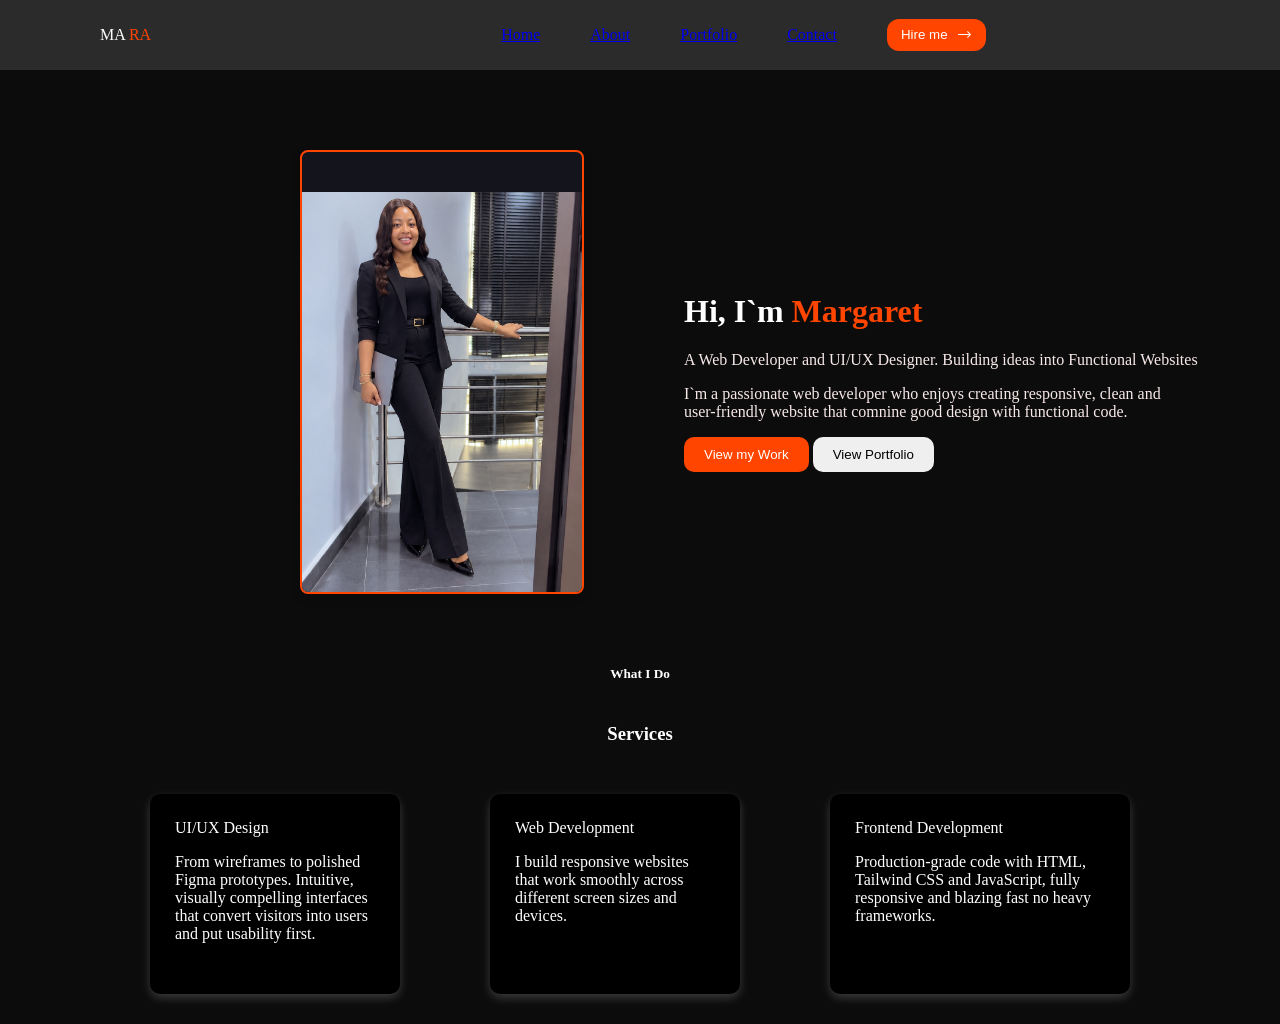
==== index.html @ f6997eaa "first commit" ====
<!DOCTYPE html>
<html lang="en">
<head>
    <meta charset="UTF-8">
    <meta name="viewport" content="width=device-width, initial-scale=1.0">
    <title>MARA Portfolio</title>
    <link rel="stylesheet" href="/index.css">
</head>
<body>
   <nav>
    <div class="por">
    
       <p>MA <span class="grt">RA</span></p>
        <a href="/Index.html">Home</a>
        <a href="/About.html">About</a>
        <a href="/Project.html">Portfolio</a>
        <a href="/Contact.html">Contact</a>
        <button>Hire me <img src="/icons8-arrow-16.png" alt=""></button>
       <div class="ham">
        <img src="/hamburger.png" alt="" width="20px">
       </div>
        
    </div>
   </nav> 
   <div class="gab">
   <div class="sna">
     <img src="/file_00000000aa548210934db925a5f671fe.png" alt="" width="280px">
   </div>
    <div>
        <h1> Hi, I`m  <span class="mar">Margaret</span></h1>
        <p>A Web Developer and UI/UX Designer. Building ideas into Functional Websites</p>
        <p>I`m a passionate web developer who enjoys creating responsive, clean and <br>user-friendly website that comnine good design with functional code.</p>
        <div>
        <button class="vie">View my Work</button>
        <button>View Portfolio</button>  
        </div>
    </div>
   </div>
  

 <div class="ser">
    <h5>What I Do</h5>
    <h3>Services</h3>
 </div>
    <div>
    <div class="sig">
    <div>
    <div class="ui">
        <div>UI/UX Design</div>
        <p>From wireframes to polished Figma prototypes. Intuitive,<br> visually compelling interfaces that convert visitors into users and put usability first.</p>
       </div>
    </div>
       <div class="web">
        <div>Web Development</div>
        <p>I build responsive websites that work smoothly across different screen sizes and devices.</p>
        </div>
        <div class="fro">
        <div>Frontend Development</div>
        <p>Production-grade code with HTML, Tailwind CSS and JavaScript, fully responsive and blazing fast no heavy frameworks.</p>
        </div>
      
       
       
       
</body>
</html
---- index.css ----
body{
    margin: 0;
    padding: 0;
    display: flex;
    flex-direction: column;
    background-color: rgb(12, 12, 12);
}

.por{
  background-color: rgb(44, 43, 43);
  color: white;
  padding: 10px 10px;
  display: flex;
  flex-direction: row;
  align-items: center;
  padding-left: 100px;
  gap: 50px;
  width: 100%;
  border-radius: 2;
  position: fixed;
}
.por button{
  padding: 8px 14px;
  background-color: orangered;
  border-radius: 12px;
  color: white;
  text-align: center;
  display: inline-flex;
  white-space: nowrap;
  gap: 8px;
  border: none;
  /* padding-left: 50px; */
}


.grt{
  color: orangered;
}
.por p{
  padding-right: 300px;
}
.container{
  color: white;
  flex-direction: row;
  flex-direction: column;
  justify-content: center;

}
.get{
  /* padding-top: 50px; */
  display: flex;
  flex-direction: column;
  justify-content: center;
  color: white;
 
}
.get h5{
  color: orangered;
}
.container button {
    width: 100%;
    margin-top: 20px;
    padding: 12px;
    border: none;
    border-radius: 5px;
    background: orangered;
    color: white;
    font-size: 16px;
}
.container label{
  display: block;
  margin-top: 12px;
  margin-bottom: 5px;
  font-weight: bold;
  border-radius: 5px;
  width: 100%;
}
.container input{
  width: 100%;
  max-width: 600px;
  box-sizing: border-box;
  padding: 20px 12px;
  border: 1px solid orangered;
  border-radius: 8px;
  background-color: transparent;
}
.container textarea{
  width: 100%;
  max-width: 600px;
  box-sizing: border-box;
  border: 1px solid orangered;
  border-radius: 8px;
  background-color: transparent;
}
.eee{
display: flex;
flex-direction: row;
justify-content: center;
gap: 50px;
width: 600px; 
height: 400px;
padding: 100px;
padding-left: 50px;
border-radius: 10px;
box-shadow: 0 4px 10px rgba(251, 241, 241, 0.2);
}
.web{
  background-color: black;
  color: white;
  border: 5px;
  width: 200px;
  height: 150px;
  padding: 25px;
  border-radius: 10px;
  box-shadow: 0 4px 10px rgba(251, 241, 241, 0.2);
}
.web :hover{
  /* background-color: orangered; */
  /* width: 200px; */
  /* height: 150px; */
}
.ser{
  color: white;
  align-items: center;
  display: flex;
  flex-direction: column;
  justify-content: center;
}
.ui{
background-color: black;
color: white;
border: 5px;
width: 200px;
height: 150px;
padding: 25px;
 border-radius: 10px;
box-shadow: 0 4px 10px rgba(251, 241, 241, 0.2);
}
.fro{
  background-color: black;
  color: white;
  border-color: orangered;
  border: 5px;
  width: 250px;
  height: 150px;
  padding: 25px;
    border-radius: 10px;
    box-shadow: 0 4px 10px rgba(251, 241, 241, 0.2);
}


.gab{
  color: white;
  /* background-color: blue; */
  padding: 50px ;
  padding-top:150px;
  display: flex;
  flex-direction: row;
  align-items: center;
  padding-left: 300px;
  gap: 100px;
  width: 100%;
  border-radius: 2;
  
}
.sna{
  display: inline-block;
  padding-top: 40px;
  border-radius: 8px;
  border: 2px solid orangered;
  overflow: hidden;
  background: #14151c;
  transition: border;
  box-shadow: 0 4px 10px rgba(0,0,0,0.2); 
}
.sna img{
  display: block;
  /* padding-top: 40px; */
  /* padding-bottom: 40px; */
  width: 280px;
  height: 400px;
  object-fit: cover;
  transition: transform 0.35s ease, filter 0.35s;
}
.sna :hover{
  border-color: orangered;
  box-shadow: 0 8px 24px rgba(255, 138, 61, 0.25);
}
.pan{
  color: orangered;
}
.gab button{
  padding: 10px 20px;
  border-radius: 10px;
  border: none;
}
.gab p{
  color: rgb(248, 233, 233);
}
.vie{
  background-color: orangered;
  color: white;
}
.sig{
  display: flex;
  flex-direction: row;
  justify-content: center;
  gap: 90px;
  padding: 30px 30px;
/* background-color: blue; */
}
.tec{
  color: white;
  display: flex;
  flex-direction: row;
  justify-content: center;
  padding: 20px 10px;
}
.ton{
  display: flex;
  flex-direction: row;
  justify-content: center;
  gap: 50px;
  border: none;
 
  
}
.ton button{
  padding: 10px 20px;
  border-radius: 10px;
  border:2px solid orangered ;
  background-color: whitesmoke;
  border-width: 10%;
}
.ton button :hover{
  border-color: orangered;
  border-width: 10%;
}
.bit{
  color: white;
  padding: 25px 25px;
  border-radius: 10px;
  box-shadow: 0 4px 10px rgba(0,0,0,0.2);
  border: 5px;
  display: flex;
  flex-direction: row;
  justify-content: center;
  width: 1000px;
  height: 400px;
  padding-top: 90px;
  gap: 50px;
}
.am{
  display: flex;
  flex-direction: row;
  justify-content: center;
}
.bit img{
  display: block;
  border-radius: 10px;
  width: 300px;
  height: 400px;
  object-fit: cover;
   border: 2px solid orangered;
}

.jav{
  padding: 10px 10px;
  
}
.sel{
 padding-top: 90px;
 color: white;
 /* display: flex;
 flex-direction: column;
 justify-content: center; */
  
}
.sel button{
  background-color: transparent;
  color: white;
  border: none;
  border: 1px solid orangered;
  border-radius: 6px;
  font-size: small;
  padding: 8px 10px;
  
}
.sel h4{
  display: flex;
  flex-direction: row;
  justify-content: center;

}
.sel p{
  display: flex;
  flex-direction: row;
  justify-content: center;
}
.mar{
  color: orangered;
}
.ham{
  color: white;
  display: none;
}

.exp{
  color: white;
}
.qqq{
  color: white;
}
.www{
  color: white;
}
.gen{
  display: flex;
  flex-direction: row;
  justify-content: center;
  gap: 200px;
  padding-top: 50px;
  /* border:1px solid orangered ; */
  border-radius: 10px;
 
}
.ild{
  color: orangered;
}
.ect{
  color: white;
}
.qqq{
   display: flex;
  flex-direction: row;
  justify-content: center;
  gap: 700px;
  padding-top: 50px;
}


@media(max-width: 480px){
  .ham{
    display: block;
  }
  .sna{
  width: 220px;
  height: 260px;
  object-fit: cover;
  margin: 0 auto;
  }
  .gab{
    display: flex;
    flex-direction: column;
    text-align: center;
    padding: 40px 40px;
    gap: 24px;
    align-items: center;
    width: 90%;
  }
  .gab h1{
    font-size: 14px;
    line-height: 1.3;
  }
.gab p{
  font-size: 10px;
  line-height: 1.7;
  margin: 12px 0 20px;
} 
.gab button{
  display: flex;
  flex-direction: column;
   gap: 50px; 
   align-items: center;
  width: 100%;
   padding: 12px 0; 
   font-size: 14px;
} 
  .sig{ 
  display: flex; 
  flex-direction: column;
  justify-content: center;
  gap: 90px; 
  align-items: center; 

 }
.por{
  display: none; 
  padding: 16px 20px;
  text-align: center; 
} 
}
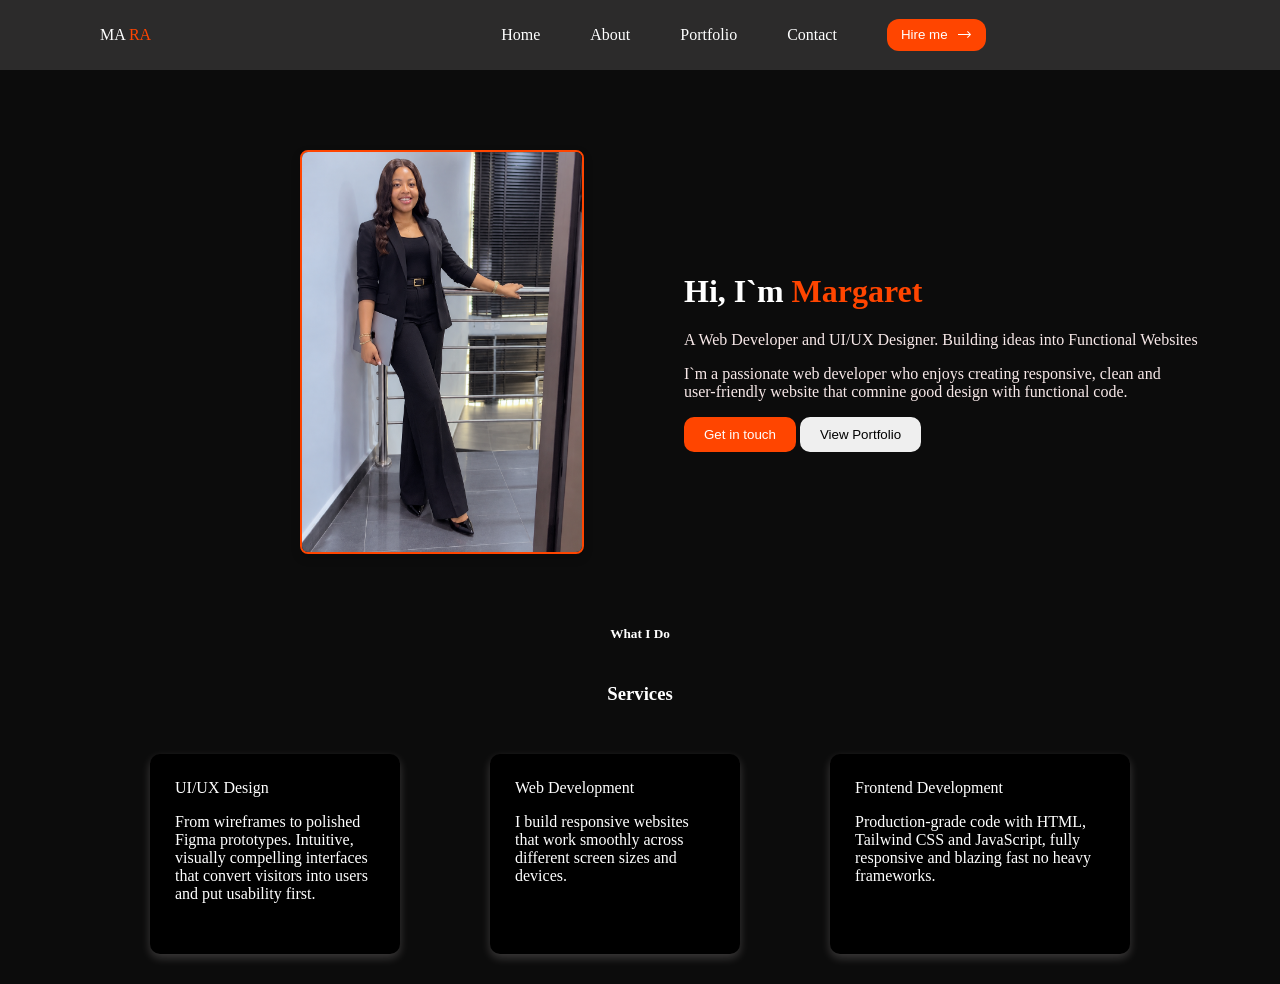
==== commit 08400674: "rename css file" ====
--- a/index.html
+++ b/index.html
@@ -4,7 +4,7 @@
     <meta charset="UTF-8">
     <meta name="viewport" content="width=device-width, initial-scale=1.0">
     <title>MARA Portfolio</title>
-    <link rel="stylesheet" href="/index.css">
+    <link rel="stylesheet" href="/style.css">
 </head>
 <body>
    <nav>
@@ -31,8 +31,8 @@
         <p>A Web Developer and UI/UX Designer. Building ideas into Functional Websites</p>
         <p>I`m a passionate web developer who enjoys creating responsive, clean and <br>user-friendly website that comnine good design with functional code.</p>
         <div>
-        <button class="vie">View my Work</button>
-        <button>View Portfolio</button>  
+        <button class="vie"><a href="/Contact.html">Get in touch</a></button>
+        <button class="lio"><a href="/Project.html"> View Portfolio</a></button>  
         </div>
     </div>
    </div>
--- a/style.css
+++ b/style.css
@@ -0,0 +1,445 @@
+html, body{
+  /* overflow: hidden; */
+  /* object-fit: cover; */
+  /* overflow-y: hidden; */
+  overflow-x: hidden;
+}
+
+body{
+    margin: 0;
+    padding: 0;
+    display: flex;
+    flex-direction: column;
+    background-color: rgb(12, 12, 12);
+}
+
+.por{
+  background-color: rgb(44, 43, 43);
+  color: white;
+  padding: 10px 10px;
+  display: flex;
+  flex-direction: row;
+  align-items: center;
+  padding-left: 100px;
+  gap: 50px;
+  width: 100%;
+  border-radius: 2;
+  position: fixed;
+}
+
+.por a{
+  /* background: white; */
+  text-decoration: none;
+  color: #ffffff;
+}
+
+.por a:hover{
+  color: orangered;
+}
+.por button{
+  padding: 8px 14px;
+  background-color: orangered;
+  border-radius: 12px;
+  color: white;
+  text-align: center;
+  display: inline-flex;
+  white-space: nowrap;
+  gap: 8px;
+  border: none;
+  /* padding-left: 50px; */
+}
+
+
+.grt{
+  color: orangered;
+}
+.por p{
+  padding-right: 300px;
+}
+.container{
+  color: white;
+  flex-direction: row;
+  flex-direction: column;
+  justify-content: center;
+
+}
+.get{
+  /* padding-top: 50px; */
+  display: flex;
+  flex-direction: column;
+  justify-content: center;
+  color: white;
+ 
+}
+.get h5{
+  color: orangered;
+}
+
+.get a{
+  color: white;
+  text-decoration: none;
+  /* gap: 20px; */
+  display: flex;
+  flex-direction: row;
+  gap: 15px;
+}
+
+.get img{
+  /* background: #ffffff; */
+  gap: 15px;
+}
+.container button {
+    width: 100%;
+    margin-top: 20px;
+    padding: 12px;
+    border: none;
+    border-radius: 5px;
+    background: orangered;
+    color: white;
+    font-size: 16px;
+}
+.container label{
+  display: block;
+  margin-top: 12px;
+  margin-bottom: 5px;
+  font-weight: bold;
+  border-radius: 5px;
+  width: 100%;
+}
+.container input{
+  width: 100%;
+  max-width: 600px;
+  box-sizing: border-box;
+  padding: 20px 12px;
+  border: 1px solid orangered;
+  border-radius: 8px;
+  background-color: transparent;
+}
+.container textarea{
+  width: 100%;
+  max-width: 600px;
+  box-sizing: border-box;
+  border: 1px solid orangered;
+  border-radius: 8px;
+  background-color: transparent;
+}
+.eee{
+display: flex;
+flex-direction: row;
+justify-content: center;
+/* align-items: center; */
+margin-left: 300px;
+margin-top: 100px;
+gap: 50px;
+width: 600px; 
+height: 400px;
+padding: 100px;
+padding-left: 50px;
+border-radius: 10px;
+box-shadow: 0 4px 10px rgba(251, 241, 241, 0.2);
+}
+.web{
+  background-color: black;
+  color: white;
+  border: 5px;
+  width: 200px;
+  height: 150px;
+  padding: 25px;
+  border-radius: 10px;
+  box-shadow: 0 4px 10px rgba(251, 241, 241, 0.2);
+}
+.web :hover{
+  /* background-color: orangered; */
+  /* width: 200px; */
+  /* height: 150px; */
+}
+.ser{
+  color: white;
+  align-items: center;
+  display: flex;
+  flex-direction: column;
+  justify-content: center;
+}
+.ui{
+background-color: black;
+color: white;
+border: 5px;
+width: 200px;
+height: 150px;
+padding: 25px;
+ border-radius: 10px;
+box-shadow: 0 4px 10px rgba(251, 241, 241, 0.2);
+}
+.fro{
+  background-color: black;
+  color: white;
+  border-color: orangered;
+  border: 5px;
+  width: 250px;
+  height: 150px;
+  padding: 25px;
+    border-radius: 10px;
+    box-shadow: 0 4px 10px rgba(251, 241, 241, 0.2);
+}
+
+
+.gab{
+  color: white;
+  /* background-color: blue; */
+  padding: 50px ;
+  padding-top:150px;
+  display: flex;
+  flex-direction: row;
+  align-items: center;
+  padding-left: 300px;
+  gap: 100px;
+  width: 100%;
+  border-radius: 2;
+  
+}
+.sna{
+  display: inline-block;
+  /* padding-top: 10px; */
+  border-radius: 8px;
+  border: 2px solid orangered;
+  overflow: hidden;
+  background: #14151c;
+  transition: border;
+  box-shadow: 0 4px 10px rgba(0,0,0,0.2); 
+}
+.sna img{
+  display: block;
+  /* padding-top: 40px; */
+  /* padding-bottom: 40px; */
+  width: 280px;
+  height: 400px;
+  object-fit: cover;
+  transition: transform 0.35s ease, filter 0.35s;
+}
+.sna :hover{
+  border-color: orangered;
+  box-shadow: 0 8px 24px rgba(255, 138, 61, 0.25);
+}
+.pan{
+  color: orangered;
+}
+.gab button{
+  padding: 10px 20px;
+  border-radius: 10px;
+  border: none;
+ 
+}
+.gab p{
+  color: rgb(248, 233, 233);
+}
+.vie{
+  background-color: orangered;
+  color: white;
+ 
+}
+.gab a{
+  text-decoration: none;
+  color: white;
+}
+.lio a{
+  color: black;
+}
+.sig{
+  display: flex;
+  flex-direction: row;
+  justify-content: center;
+  gap: 90px;
+  padding: 30px 30px;
+/* background-color: blue; */
+}
+.tec{
+  color: white;
+  display: flex;
+  flex-direction: row;
+  justify-content: center;
+  padding: 20px 10px;
+}
+.ton{
+  display: flex;
+  flex-direction: row;
+  justify-content: center;
+  gap: 50px;
+  border: none;
+ 
+  
+}
+.ton button{
+  padding: 10px 20px;
+  border-radius: 10px;
+  border:2px solid orangered ;
+  background-color: whitesmoke;
+  border-width: 10%;
+}
+.ton button :hover{
+  border-color: orangered;
+  border-width: 10%;
+}
+.bit{
+  color: white;
+  padding: 25px 25px;
+  border-radius: 10px;
+  box-shadow: 0 4px 10px rgba(0,0,0,0.2);
+  border: 5px;
+  display: flex;
+  flex-direction: row;
+  justify-content: center;
+  width: 1000px;
+  height: 400px;
+  padding-top: 90px;
+  gap: 50px;
+}
+.am{
+  display: flex;
+  flex-direction: row;
+  justify-content: center;
+}
+.bit img{
+  display: block;
+  border-radius: 10px;
+  width: 300px;
+  height: 400px;
+  object-fit: cover;
+   border: 2px solid orangered;
+}
+
+.jav{
+  padding: 10px 10px;
+  
+}
+.sel{
+ padding-top: 90px;
+ color: white;
+ /* display: flex;
+ flex-direction: column;
+ justify-content: center; */
+  
+}
+.sel button{
+  background-color: transparent;
+  color: white;
+  border: none;
+  border: 1px solid orangered;
+  border-radius: 6px;
+  font-size: small;
+  padding: 8px 10px;
+  margin-left: 46%;
+}
+.sel h4{
+  display: flex;
+  flex-direction: row;
+  justify-content: center;
+
+}
+.sel p{
+  display: flex;
+  flex-direction: row;
+  justify-content: center;
+}
+.mar{
+  color: orangered;
+}
+.ham{
+  color: white;
+  display: none;
+}
+
+.exp{
+  color: white;
+}
+.exp a{
+  color: white;
+  text-decoration: none;
+  display: flex;
+  gap: 50px;
+}
+.qqq{
+  color: white;
+}
+.www{
+  color: white;
+}
+.gen{
+  display: flex;
+  flex-direction: row;
+  justify-content: center;
+  gap: 200px;
+  /* padding-top: 90px; */
+  margin-top: 50px;
+  border-top: 4px solid orangered;
+  /* border:1px solid orangered ; */
+  border-radius: 10px;
+ 
+}
+.ild{
+  color: orangered;
+}
+.ect{
+  color: white;
+}
+.qqq{
+   display: flex;
+  flex-direction: row;
+  justify-content: center;
+  gap: 700px;
+  padding-top: 50px;
+}
+
+
+@media(max-width: 480px){
+  .ham{
+    display: block;
+  }
+  .sna{
+  width: 220px;
+  height: 260px;
+  object-fit: cover;
+  margin: 0 auto;
+  }
+  .gab{
+    display: flex;
+    flex-direction: column;
+    text-align: center;
+    padding: 40px 40px;
+    gap: 24px;
+    align-items: center;
+    width: 90%;
+  }
+  .gab h1{
+    font-size: 14px;
+    line-height: 1.3;
+  }
+.gab p{
+  font-size: 10px;
+  line-height: 1.7;
+  margin: 12px 0 20px;
+} 
+.gab button{
+  display: flex;
+  flex-direction: column;
+   gap: 50px; 
+   align-items: center;
+  width: 100%;
+   padding: 12px 0; 
+   font-size: 14px;
+} 
+  .sig{ 
+  display: flex; 
+  flex-direction: column;
+  justify-content: center;
+  gap: 90px; 
+  align-items: center; 
+
+ }
+.por{
+  display: none; 
+  padding: 16px 20px;
+  text-align: center; 
+} 
+}
+
+
